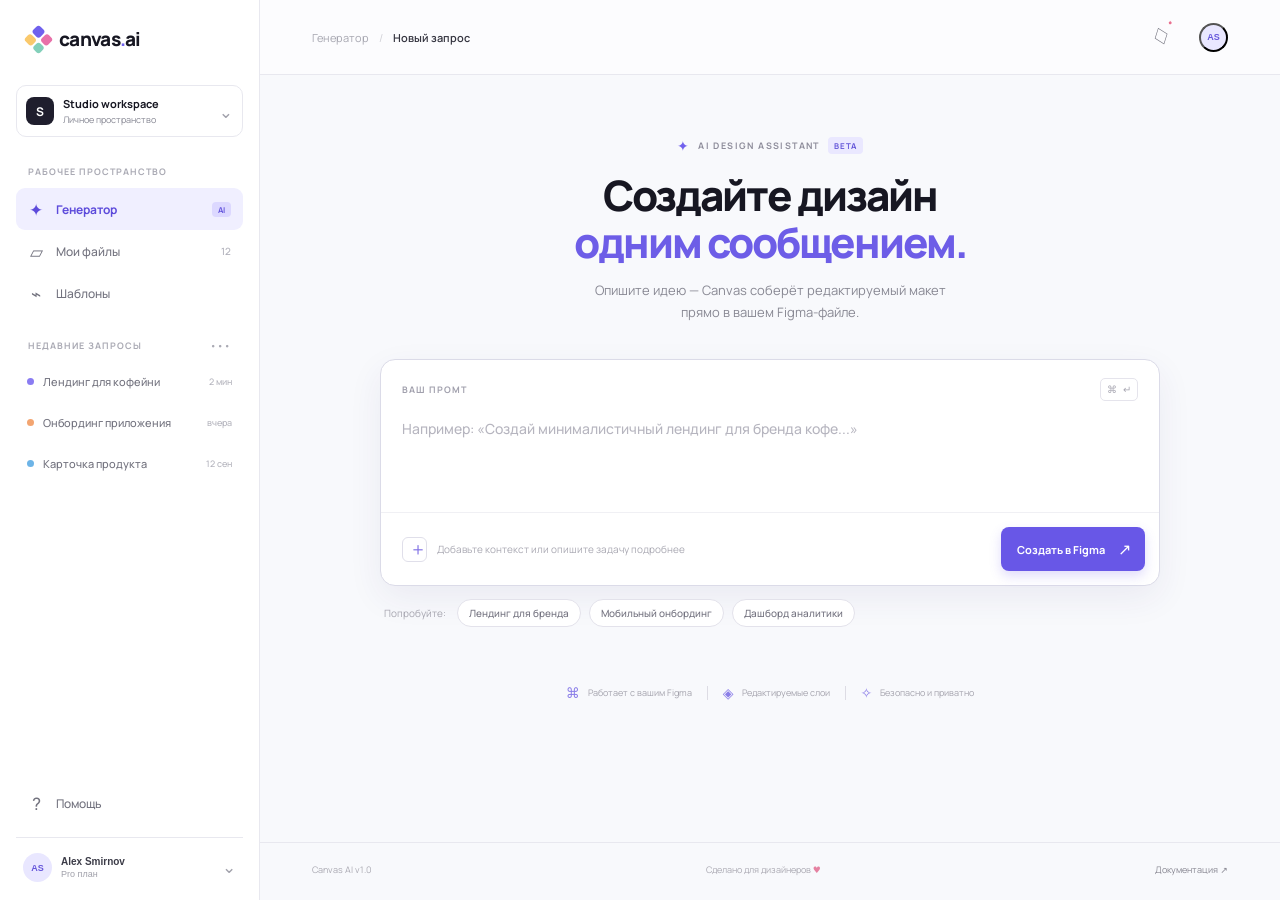
==== index.html @ 9b621061 "Build Canvas AI Figma generator MVP Co-authored-by: mk99anik-ship-it <mk99anik-ship-it@users.noreply" ====
<!doctype html>
<html lang="ru">
  <head>
    <meta charset="UTF-8" />
    <meta name="viewport" content="width=device-width, initial-scale=1.0" />
    <meta name="theme-color" content="#f7f8fc" />
    <title>Canvas AI — Figma generator</title>
    <link rel="preconnect" href="https://fonts.googleapis.com" />
    <link rel="preconnect" href="https://fonts.gstatic.com" crossorigin />
    <link href="https://fonts.googleapis.com/css2?family=DM+Mono:wght@400;500&family=Manrope:wght@400;500;600;700;800&display=swap" rel="stylesheet" />
    <link rel="stylesheet" href="styles.css" />
  </head>
  <body>
    <div class="app-shell">
      <aside class="sidebar">
        <div class="brand">
          <div class="brand-mark"><span></span><span></span><span></span><span></span></div>
          <span>canvas<span class="brand-accent">.</span>ai</span>
        </div>
        <div class="workspace-switcher">
          <div class="workspace-avatar">S</div>
          <div class="workspace-copy"><strong>Studio workspace</strong><span>Личное пространство</span></div>
          <span class="chevron">⌄</span>
        </div>
        <div class="sidebar-label">Рабочее пространство</div>
        <nav>
          <button class="nav-item active"><span class="nav-icon">✦</span>Генератор<span class="nav-pill">AI</span></button>
          <button class="nav-item"><span class="nav-icon">▱</span>Мои файлы<span class="nav-count">12</span></button>
          <button class="nav-item"><span class="nav-icon">⌁</span>Шаблоны</button>
        </nav>
        <div class="sidebar-label history-label">Недавние запросы <span>•••</span></div>
        <div class="history-list">
          <button class="history-item"><span class="history-dot purple"></span><span>Лендинг для кофейни</span><time>2 мин</time></button>
          <button class="history-item"><span class="history-dot orange"></span><span>Онбординг приложения</span><time>вчера</time></button>
          <button class="history-item"><span class="history-dot blue"></span><span>Карточка продукта</span><time>12 сен</time></button>
        </div>
        <div class="sidebar-bottom">
          <button class="nav-item"><span class="nav-icon">?</span>Помощь</button>
          <button class="account"><span class="account-avatar">AS</span><span><strong>Alex Smirnov</strong><small>Pro план</small></span><span class="chevron">⌄</span></button>
        </div>
      </aside>
      <main class="main-content">
        <header class="topbar">
          <div class="breadcrumbs"><span>Генератор</span><i>/</i><strong>Новый запрос</strong></div>
          <div class="topbar-actions"><button class="icon-button" aria-label="Уведомления">♢<span class="notification-dot"></span></button><button class="top-avatar">AS</button></div>
        </header>
        <section class="content">
          <div class="hero-copy">
            <div class="eyebrow"><span class="sparkle">✦</span> AI DESIGN ASSISTANT <span class="beta">BETA</span></div>
            <h1>Создайте дизайн<br /><em>одним сообщением.</em></h1>
            <p>Опишите идею — Canvas соберёт редактируемый макет<br class="desktop-break" /> прямо в вашем Figma-файле.</p>
          </div>
          <div class="generator-card" id="generatorCard">
            <div class="prompt-header"><span class="prompt-label">ВАШ ПРОМТ</span><span class="prompt-shortcut">⌘ ↵</span></div>
            <textarea id="promptInput" placeholder="Например: «Создай минималистичный лендинг для бренда кофе...»"></textarea>
            <div class="prompt-footer">
              <div class="prompt-tools"><button class="tool-button" title="Добавить файл">＋</button><span>Добавьте контекст или опишите задачу подробнее</span></div>
              <button class="generate-button" id="generateButton"><span>Создать в Figma</span><span class="button-arrow">↗</span></button>
            </div>
          </div>
          <div class="suggestions">
            <span class="suggestions-label">Попробуйте:</span>
            <button class="suggestion" data-prompt="Создай лендинг для современного бренда натуральной косметики">Лендинг для бренда</button>
            <button class="suggestion" data-prompt="Создай мобильный экран онбординга для приложения о путешествиях">Мобильный онбординг</button>
            <button class="suggestion" data-prompt="Создай дашборд аналитики продаж для SaaS продукта">Дашборд аналитики</button>
          </div>
          <section class="result-panel hidden" id="resultPanel">
            <div class="result-heading"><div><div class="eyebrow"><span class="status-check">✓</span> ГОТОВО</div><h2>Ваш макет создан</h2></div><span class="result-time">только что</span></div>
            <div class="result-card">
              <div class="result-preview"><div class="preview-grid"></div><div class="preview-window"><div class="preview-window-top"><i></i><i></i><i></i></div><div class="preview-line wide"></div><div class="preview-line"></div><div class="preview-blocks"><span></span><span></span><span></span></div></div></div>
              <div class="result-info"><span class="file-type">FIGMA FILE</span><h3 id="resultTitle">Новый дизайн</h3><p>Создано на основе вашего промта</p><div class="result-meta"><span>●</span> 8 фреймов <i>·</i><span>◷</span> 1 минута</div><div class="result-actions"><a class="open-button" id="openButton" href="https://www.figma.com/" target="_blank" rel="noreferrer">Открыть в Figma <span>↗</span></a><button class="copy-button" id="copyButton">Скопировать ссылку</button></div></div>
            </div>
          </section>
          <div class="trust-row"><span class="trust-icon">⌘</span><span>Работает с вашим Figma</span><span class="trust-separator"></span><span class="trust-icon">◈</span><span>Редактируемые слои</span><span class="trust-separator"></span><span class="trust-icon">✧</span><span>Безопасно и приватно</span></div>
        </section>
        <footer class="footer"><span>Canvas AI v1.0</span><span>Сделано для дизайнеров <span class="heart">♥</span></span><a href="#">Документация ↗</a></footer>
      </main>
    </div>
    <div class="toast" id="toast"></div>
    <script src="app.js"></script>
  </body>
</html>
---- styles.css ----
:root{font-family:Manrope,system-ui,sans-serif;color:#171722;background:#f8f9fc;font-synthesis:none;--ink:#191922;--muted:#858692;--line:#e8e8ef;--purple:#6656e8;--soft-purple:#f0efff}
*{box-sizing:border-box}body{margin:0;min-width:320px}.app-shell{display:flex;min-height:100vh}.sidebar{width:260px;background:#fff;border-right:1px solid var(--line);padding:26px 16px 18px;display:flex;flex-direction:column;flex-shrink:0}.brand{display:flex;align-items:center;gap:10px;font-size:19px;font-weight:800;letter-spacing:-.7px;padding:0 12px 33px}.brand-accent{color:#7162ed}.brand-mark{height:21px;width:21px;display:grid;grid-template-columns:1fr 1fr;gap:2px;transform:rotate(45deg)}.brand-mark span{border-radius:3px;background:#7061ed}.brand-mark span:nth-child(2){background:#e871a9}.brand-mark span:nth-child(3){background:#fac96c}.brand-mark span:nth-child(4){background:#83d0ba}.workspace-switcher{display:flex;align-items:center;gap:9px;padding:10px 9px;border:1px solid var(--line);border-radius:10px;margin-bottom:28px}.workspace-avatar,.top-avatar{display:grid;place-items:center;border-radius:8px;background:#1f1e2d;color:#fff;font-size:12px;font-weight:700}.workspace-avatar{width:28px;height:28px}.workspace-copy{display:flex;flex:1;flex-direction:column;gap:2px;min-width:0}.workspace-copy strong{font-size:11px}.workspace-copy span{font-size:9px;color:var(--muted)}.chevron{font-size:17px;color:#a1a1ab}.sidebar-label{padding:0 12px 10px;color:#aaaab4;font-size:9px;font-weight:700;letter-spacing:1px;text-transform:uppercase}.nav-item,.history-item,.account{width:100%;border:0;background:transparent;text-align:left;display:flex;align-items:center;cursor:pointer;color:#72727e}.nav-item{height:42px;padding:0 12px;gap:12px;border-radius:9px;font:500 12px Manrope}.nav-item.active{background:var(--soft-purple);color:#5d4bdb;font-weight:700}.nav-icon{font-size:17px;width:16px;text-align:center}.nav-pill{margin-left:auto;border-radius:4px;background:#dcd8ff;color:#6657dd;padding:2px 6px;font:700 8px Manrope}.nav-count{margin-left:auto;color:#b1b1bb;font-size:10px}.history-label{display:flex;justify-content:space-between;margin-top:25px}.history-list{display:flex;flex-direction:column;gap:2px}.history-item{height:39px;padding:0 11px;gap:9px;font:500 11px Manrope;border-radius:8px}.history-item:hover{background:#fafaff}.history-item span:nth-child(2){overflow:hidden;text-overflow:ellipsis;white-space:nowrap;flex:1}.history-item time{font-size:9px;color:#b4b4bd}.history-dot{width:7px;height:7px;border-radius:50%}.purple{background:#8a7cf2}.orange{background:#f3a571}.blue{background:#6db4e7}.sidebar-bottom{margin-top:auto}.account{gap:9px;padding:15px 7px 0;border-top:1px solid var(--line);margin-top:13px}.account-avatar{width:29px;height:29px;display:grid;place-items:center;border-radius:50%;background:#e9e7ff;color:#6657db;font-size:9px;font-weight:700}.account strong,.account small{display:block}.account strong{font-size:10px;color:#3c3c48}.account small{font-size:9px;color:#a0a0aa;margin-top:2px}.account .chevron{margin-left:auto}.main-content{display:flex;flex-direction:column;flex:1;min-width:0}.topbar{height:75px;padding:0 52px;border-bottom:1px solid var(--line);display:flex;align-items:center;justify-content:space-between;background:rgba(255,255,255,.45)}.breadcrumbs{font-size:11px;color:#a6a6b0}.breadcrumbs i{font-style:normal;padding:0 10px;color:#d1d1d7}.breadcrumbs strong{color:#353540;font-weight:600}.topbar-actions{display:flex;align-items:center;gap:20px}.icon-button{position:relative;background:none;border:0;color:#6d6d79;font-size:24px;transform:rotate(-20deg);cursor:pointer}.notification-dot{width:5px;height:5px;background:#e87090;border:1px solid white;border-radius:50%;position:absolute;right:2px;top:2px}.top-avatar{width:29px;height:29px;border-radius:50%;background:#e9e7ff;color:#6657db;font-size:9px}.content{width:min(780px,calc(100% - 56px));margin:0 auto;padding:61px 0 30px;flex:1}.hero-copy{text-align:center}.eyebrow{color:#8e8d9b;font:700 9px Manrope;letter-spacing:1.4px;display:flex;align-items:center;justify-content:center;gap:8px}.sparkle{color:#7161ed;font-size:14px}.beta{font-size:8px;background:#eae8ff;color:#6557d9;letter-spacing:.8px;border-radius:4px;padding:3px 6px}h1{font-size:42px;line-height:1.12;letter-spacing:-2px;margin:17px 0 13px;font-weight:800}h1 em{color:#6d5de7;font-style:normal} .hero-copy p{font-size:13px;line-height:1.7;color:#888893;margin:0}.generator-card{background:#fff;border:1px solid #dbdbe8;border-radius:15px;margin-top:36px;box-shadow:0 12px 35px rgba(55,48,116,.07);transition:border .2s,box-shadow .2s}.generator-card:focus-within{border-color:#978ceb;box-shadow:0 12px 35px rgba(101,86,232,.13)}.prompt-header{display:flex;justify-content:space-between;align-items:center;padding:18px 21px 0}.prompt-label{font-size:9px;letter-spacing:1px;color:#a1a0ad;font-weight:700}.prompt-shortcut{font:10px 'DM Mono';color:#aaa9b4;border:1px solid #e5e4ec;border-radius:5px;padding:4px 6px}textarea{display:block;width:100%;height:111px;padding:17px 21px;resize:none;border:0;outline:0;font:500 14px/1.55 Manrope;color:var(--ink)}textarea::placeholder{color:#b6b5bf}.prompt-footer{display:flex;justify-content:space-between;align-items:center;padding:14px 14px 14px 21px;border-top:1px solid #f0f0f4}.prompt-tools{display:flex;gap:10px;align-items:center;color:#a9a8b2;font-size:10px}.tool-button{border:1px solid #e0dfea;background:#fff;color:#8172e5;width:25px;height:25px;border-radius:6px;font-size:18px;line-height:1;cursor:pointer}.generate-button,.open-button{border:0;border-radius:8px;background:#6857e7;color:#fff;font:700 11px Manrope;padding:11px 14px 11px 16px;cursor:pointer;display:flex;align-items:center;gap:13px;box-shadow:0 5px 12px #6b5beb36}.generate-button:hover,.open-button:hover{background:#5645d5}.button-arrow{font-size:16px}.suggestions{display:flex;align-items:center;gap:8px;margin:13px 4px 0;flex-wrap:wrap}.suggestions-label{font-size:10px;color:#a5a4ae;margin-right:3px}.suggestion{border:1px solid #e3e2eb;background:#fff;color:#73727f;border-radius:20px;padding:6px 11px;font:500 10px Manrope;cursor:pointer}.suggestion:hover{border-color:#aaa0f3;color:#6657dc}.trust-row{display:flex;align-items:center;justify-content:center;gap:8px;color:#a4a3ad;font-size:9px;margin-top:56px}.trust-icon{color:#8b7ee8;font-size:14px}.trust-separator{height:14px;width:1px;background:#dddce4;margin:0 7px}.result-panel{margin-top:35px;animation:appear .45s ease}.hidden{display:none}.result-heading{display:flex;justify-content:space-between;align-items:end;margin-bottom:12px}.result-heading .eyebrow{justify-content:flex-start;color:#5dbe9a}.status-check{display:inline-grid;place-items:center;width:16px;height:16px;color:#fff;background:#62c29e;border-radius:50%;font-size:10px}.result-heading h2{font-size:22px;letter-spacing:-.7px;margin:8px 0 0}.result-time{color:#a8a7b1;font-size:10px}.result-card{display:flex;overflow:hidden;background:white;border:1px solid var(--line);border-radius:14px;box-shadow:0 8px 25px #433e8010}.result-preview{position:relative;width:45%;min-height:205px;background:#f0effa;overflow:hidden}.preview-grid{position:absolute;inset:0;background-image:linear-gradient(#ffffff70 1px,transparent 1px),linear-gradient(90deg,#ffffff70 1px,transparent 1px);background-size:24px 24px;transform:skewY(-8deg) scale(1.2)}.preview-window{position:absolute;left:19%;top:20%;width:62%;height:60%;background:#fff;border-radius:5px;box-shadow:0 8px 22px #6a5ad333;padding:12px}.preview-window-top{display:flex;gap:3px;margin-bottom:14px}.preview-window-top i{width:4px;height:4px;background:#f09bae;border-radius:50%}.preview-window-top i:nth-child(2){background:#f4c971}.preview-window-top i:nth-child(3){background:#83cda9}.preview-line{width:55%;height:4px;background:#d7d4f7;border-radius:3px;margin-top:5px}.preview-line.wide{width:75%;height:7px;background:#6e60e8}.preview-blocks{display:flex;gap:5px;margin-top:18px}.preview-blocks span{height:37px;flex:1;border-radius:3px;background:#eceafd}.preview-blocks span:nth-child(2){background:#d8f0e8}.preview-blocks span:nth-child(3){background:#fde7d3}.result-info{padding:26px 27px;flex:1}.file-type{font:700 8px 'DM Mono';letter-spacing:1px;color:#9c9ba5}.result-info h3{font-size:17px;margin:8px 0 4px;letter-spacing:-.4px}.result-info p{color:#9998a4;font-size:10px;margin:0}.result-meta{display:flex;gap:8px;color:#9695a0;font-size:9px;margin-top:17px}.result-meta span:first-child{color:#62bf9d;font-size:8px}.result-actions{display:flex;gap:8px;margin-top:21px}.open-button{padding:10px 13px;text-decoration:none}.open-button span{font-size:15px}.copy-button{border:1px solid #dedde8;border-radius:8px;background:#fff;color:#706f7c;font:600 10px Manrope;padding:0 11px;cursor:pointer}.copy-button:hover{background:#f8f7ff}.footer{padding:20px 52px 24px;display:flex;justify-content:space-between;color:#aaa9b2;font-size:9px;border-top:1px solid var(--line)}.footer a{color:#878691;text-decoration:none}.heart{color:#e581a1}.toast{position:fixed;bottom:25px;left:50%;background:#232230;color:#fff;padding:11px 17px;border-radius:8px;font-size:11px;opacity:0;transform:translate(-50%,10px);pointer-events:none;transition:.25s}.toast.show{opacity:1;transform:translate(-50%,0)}@keyframes appear{from{opacity:0;transform:translateY(8px)}to{opacity:1;transform:none}}
@media(max-width:800px){.sidebar{width:210px}.topbar{padding:0 28px}.content{width:calc(100% - 40px);padding-top:45px}h1{font-size:36px}.trust-row{gap:5px}.result-preview{width:40%}}
@media(max-width:620px){.sidebar{display:none}.topbar{height:62px;padding:0 20px}.content{width:calc(100% - 32px);padding-top:37px}.desktop-break{display:none}h1{font-size:31px;letter-spacing:-1.4px}.hero-copy p{font-size:12px}.generator-card{margin-top:28px}.prompt-footer{align-items:flex-end;gap:10px}.prompt-tools span{display:none}.suggestions{line-height:1.8}.result-card{display:block}.result-preview{width:100%;min-height:170px}.result-info{padding:21px}.result-actions{flex-wrap:wrap}.open-button{flex:1;justify-content:center}.copy-button{height:37px}.trust-row{display:none}.footer{padding:18px 20px}.footer span:nth-child(2){display:none}}
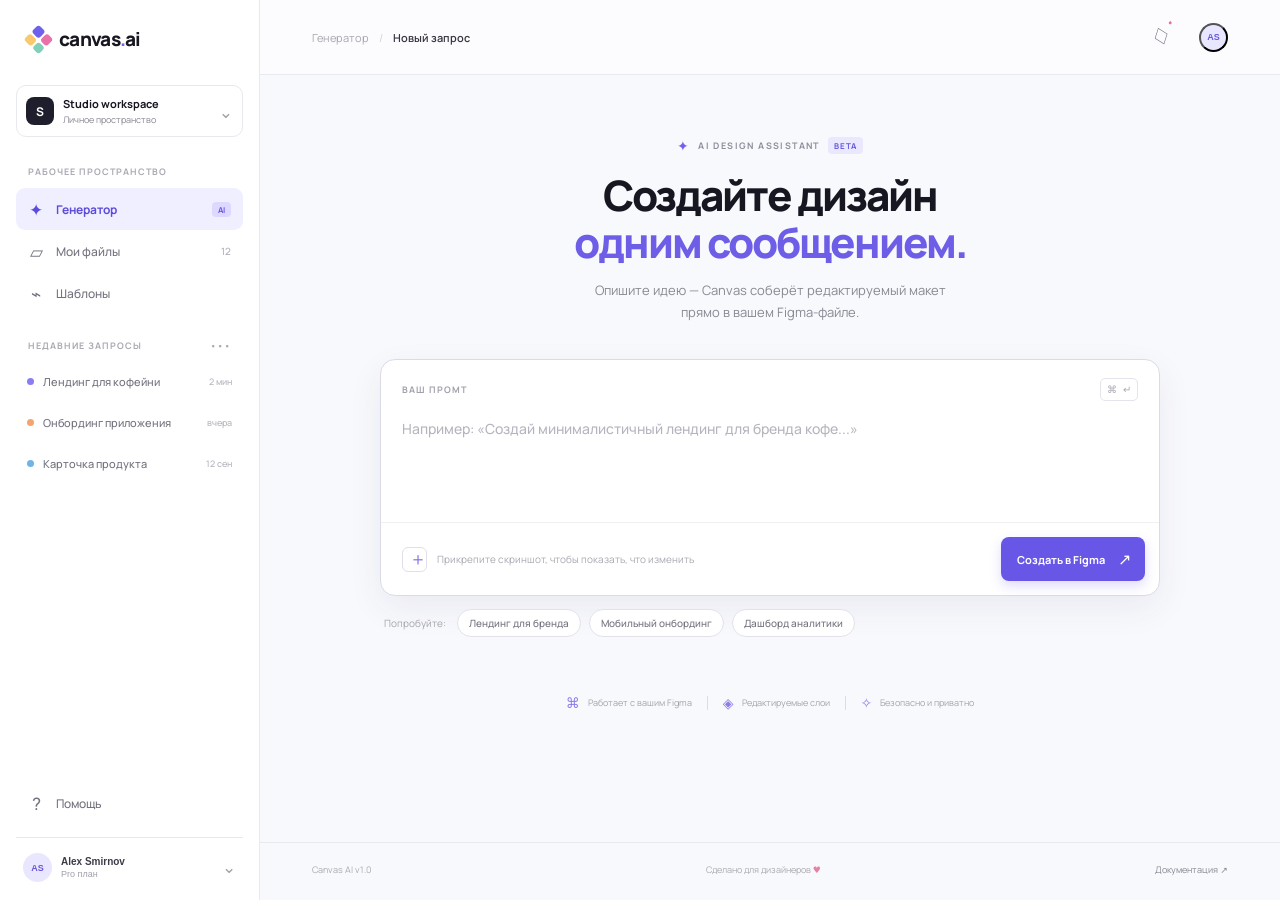
==== commit 305d950f: "Add screenshot context to AI prompts Co-authored-by: mk99anik-ship-it <mk99anik-ship-it@users.norepl" ====
--- a/index.html
+++ b/index.html
@@ -9,6 +9,9 @@
     <link rel="preconnect" href="https://fonts.gstatic.com" crossorigin />
     <link href="https://fonts.googleapis.com/css2?family=DM+Mono:wght@400;500&family=Manrope:wght@400;500;600;700;800&display=swap" rel="stylesheet" />
     <link rel="stylesheet" href="styles.css" />
+    <style>
+      .attachments{display:flex;gap:7px;flex-wrap:wrap;padding:0 21px 10px}.attachment{display:inline-flex;align-items:center;gap:6px;background:#f2f0ff;color:#6657dc;border-radius:6px;padding:5px 8px;font:500 10px Manrope}.attachment button{border:0;background:none;color:#8f86dd;cursor:pointer;font-size:14px;padding:0 0 0 2px}
+    </style>
   </head>
   <body>
     <div class="app-shell">
@@ -53,8 +56,9 @@
           <div class="generator-card" id="generatorCard">
             <div class="prompt-header"><span class="prompt-label">ВАШ ПРОМТ</span><span class="prompt-shortcut">⌘ ↵</span></div>
             <textarea id="promptInput" placeholder="Например: «Создай минималистичный лендинг для бренда кофе...»"></textarea>
+            <div class="attachments" id="attachments"></div>
             <div class="prompt-footer">
-              <div class="prompt-tools"><button class="tool-button" title="Добавить файл">＋</button><span>Добавьте контекст или опишите задачу подробнее</span></div>
+              <div class="prompt-tools"><button class="tool-button" id="attachButton" title="Прикрепить скриншот">＋</button><input id="imageInput" type="file" accept="image/png,image/jpeg,image/webp" multiple hidden /><span>Прикрепите скриншот, чтобы показать, что изменить</span></div>
               <button class="generate-button" id="generateButton"><span>Создать в Figma</span><span class="button-arrow">↗</span></button>
             </div>
           </div>
@@ -65,10 +69,10 @@
             <button class="suggestion" data-prompt="Создай дашборд аналитики продаж для SaaS продукта">Дашборд аналитики</button>
           </div>
           <section class="result-panel hidden" id="resultPanel">
-            <div class="result-heading"><div><div class="eyebrow"><span class="status-check">✓</span> ГОТОВО</div><h2>Ваш макет создан</h2></div><span class="result-time">только что</span></div>
+            <div class="result-heading"><div><div class="eyebrow" id="resultEyebrow"><span class="status-check">✓</span> ГОТОВО</div><h2 id="resultHeading">Ваш макет создан</h2></div><span class="result-time">только что</span></div>
             <div class="result-card">
               <div class="result-preview"><div class="preview-grid"></div><div class="preview-window"><div class="preview-window-top"><i></i><i></i><i></i></div><div class="preview-line wide"></div><div class="preview-line"></div><div class="preview-blocks"><span></span><span></span><span></span></div></div></div>
-              <div class="result-info"><span class="file-type">FIGMA FILE</span><h3 id="resultTitle">Новый дизайн</h3><p>Создано на основе вашего промта</p><div class="result-meta"><span>●</span> 8 фреймов <i>·</i><span>◷</span> 1 минута</div><div class="result-actions"><a class="open-button" id="openButton" href="https://www.figma.com/" target="_blank" rel="noreferrer">Открыть в Figma <span>↗</span></a><button class="copy-button" id="copyButton">Скопировать ссылку</button></div></div>
+              <div class="result-info"><span class="file-type">FIGMA FILE</span><h3 id="resultTitle">Новый дизайн</h3><p id="resultDescription">Создано на основе вашего промта</p><div class="pairing-row hidden" id="pairingRow" style="display:flex;align-items:center;justify-content:space-between;margin-top:14px;padding:9px 11px;background:#f5f3ff;border-radius:7px;color:#7c75ae;font:700 8px Manrope;letter-spacing:.6px"><span>КОД ДЛЯ FIGMA PLUGIN</span><strong id="pairingCode" style="color:#6556dc;font:500 14px 'DM Mono';letter-spacing:2px">------</strong></div><div class="result-meta"><span>●</span> 8 фреймов <i>·</i><span>◷</span> 1 минута</div><div class="result-actions"><a class="open-button" id="openButton" href="https://www.figma.com/" target="_blank" rel="noreferrer">Открыть в Figma <span>↗</span></a><button class="copy-button" id="copyButton">Скопировать ссылку</button></div></div>
             </div>
           </section>
           <div class="trust-row"><span class="trust-icon">⌘</span><span>Работает с вашим Figma</span><span class="trust-separator"></span><span class="trust-icon">◈</span><span>Редактируемые слои</span><span class="trust-separator"></span><span class="trust-icon">✧</span><span>Безопасно и приватно</span></div>
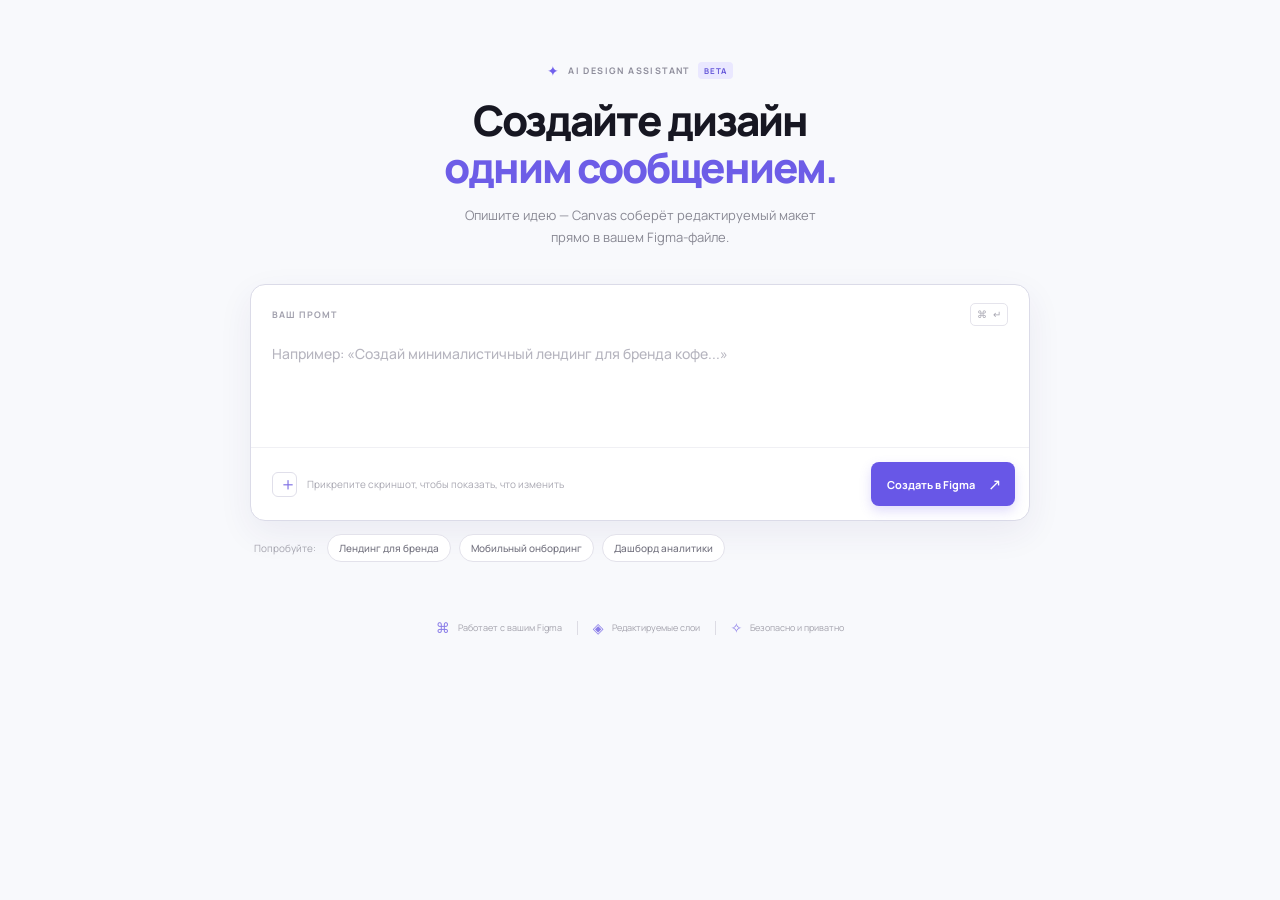
==== commit 1d1ef361: "Hide inactive dashboard chrome Co-authored-by: mk99anik-ship-it <mk99anik-ship-it@users.noreply.gith" ====
--- a/index.html
+++ b/index.html
@@ -11,6 +11,7 @@
     <link rel="stylesheet" href="styles.css" />
     <style>
       .attachments{display:flex;gap:7px;flex-wrap:wrap;padding:0 21px 10px}.attachment{display:inline-flex;align-items:center;gap:6px;background:#f2f0ff;color:#6657dc;border-radius:6px;padding:5px 8px;font:500 10px Manrope}.attachment button{border:0;background:none;color:#8f86dd;cursor:pointer;font-size:14px;padding:0 0 0 2px}
+      .sidebar,.topbar,.footer{display:none}
     </style>
   </head>
   <body>
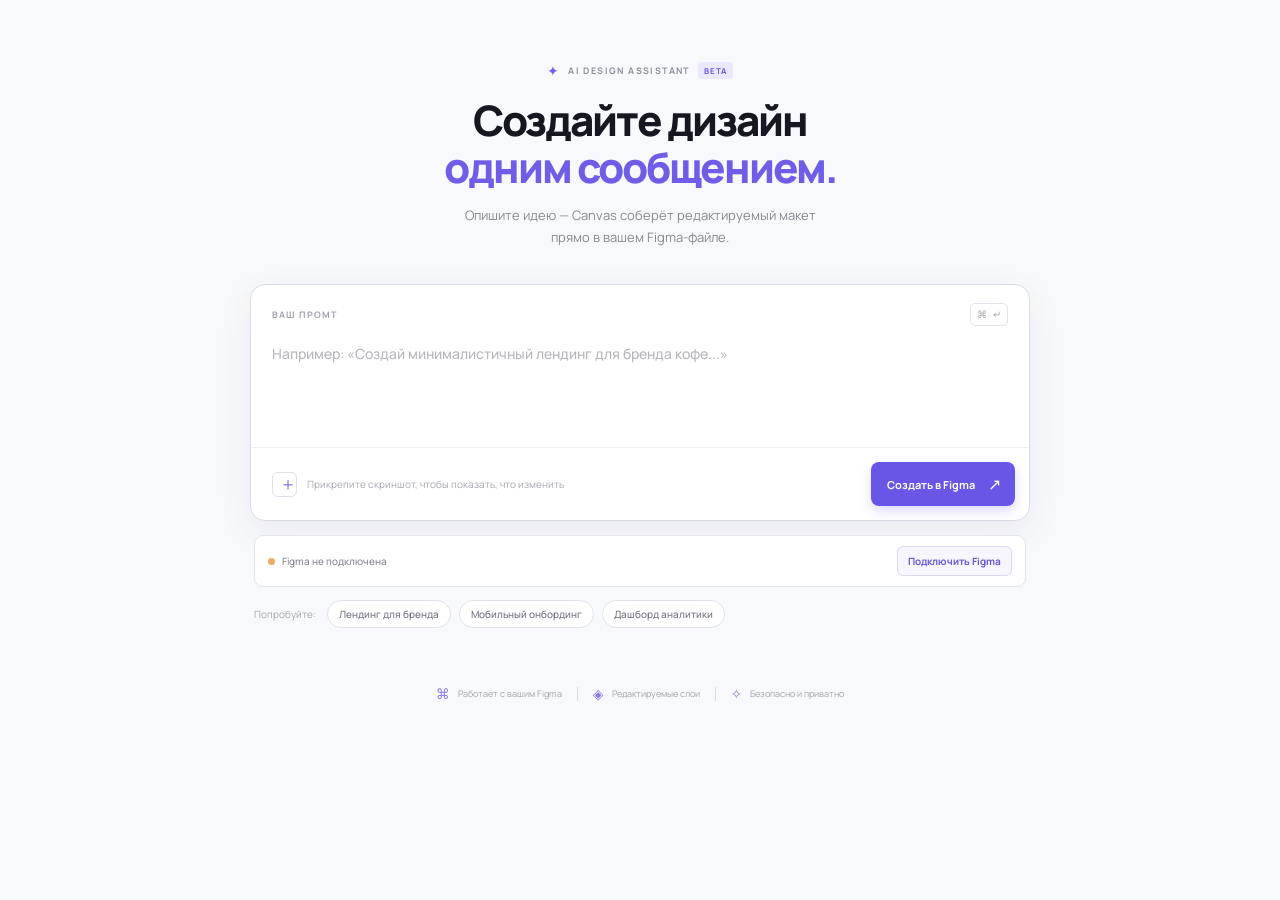
==== commit 8c708f22: "Separate Figma pairing from prompt generation Co-authored-by: mk99anik-ship-it <mk99anik-ship-it@use" ====
--- a/index.html
+++ b/index.html
@@ -12,6 +12,7 @@
     <style>
       .attachments{display:flex;gap:7px;flex-wrap:wrap;padding:0 21px 10px}.attachment{display:inline-flex;align-items:center;gap:6px;background:#f2f0ff;color:#6657dc;border-radius:6px;padding:5px 8px;font:500 10px Manrope}.attachment button{border:0;background:none;color:#8f86dd;cursor:pointer;font-size:14px;padding:0 0 0 2px}
       .sidebar,.topbar,.footer{display:none}
+      .connection-bar{display:flex;align-items:center;justify-content:space-between;gap:12px;margin:14px 4px 0;padding:10px 13px;border:1px solid #e5e3f0;border-radius:9px;background:#fff;color:#888793;font:500 10px Manrope}.connection-bar>div{display:flex;align-items:center;gap:7px}.connection-dot{width:7px;height:7px;border-radius:50%;background:#efaa68}.connection-dot.connected{background:#62bf9d}.connect-button{border:1px solid #dcd9f2;border-radius:6px;background:#f7f5ff;color:#6657dc;padding:7px 10px;font:700 10px Manrope;cursor:pointer}.connection-code{color:#6557dc;font:500 14px 'DM Mono';letter-spacing:2px}.connection-code.hidden{display:none}
     </style>
   </head>
   <body>
@@ -63,6 +64,7 @@
               <button class="generate-button" id="generateButton"><span>Создать в Figma</span><span class="button-arrow">↗</span></button>
             </div>
           </div>
+          <div class="connection-bar" id="connectionBar"><div><span class="connection-dot" id="connectionDot"></span><span id="connectionText">Figma не подключена</span></div><button class="connect-button" id="connectButton">Подключить Figma</button><span class="connection-code hidden" id="connectionCode"></span></div>
           <div class="suggestions">
             <span class="suggestions-label">Попробуйте:</span>
             <button class="suggestion" data-prompt="Создай лендинг для современного бренда натуральной косметики">Лендинг для бренда</button>
